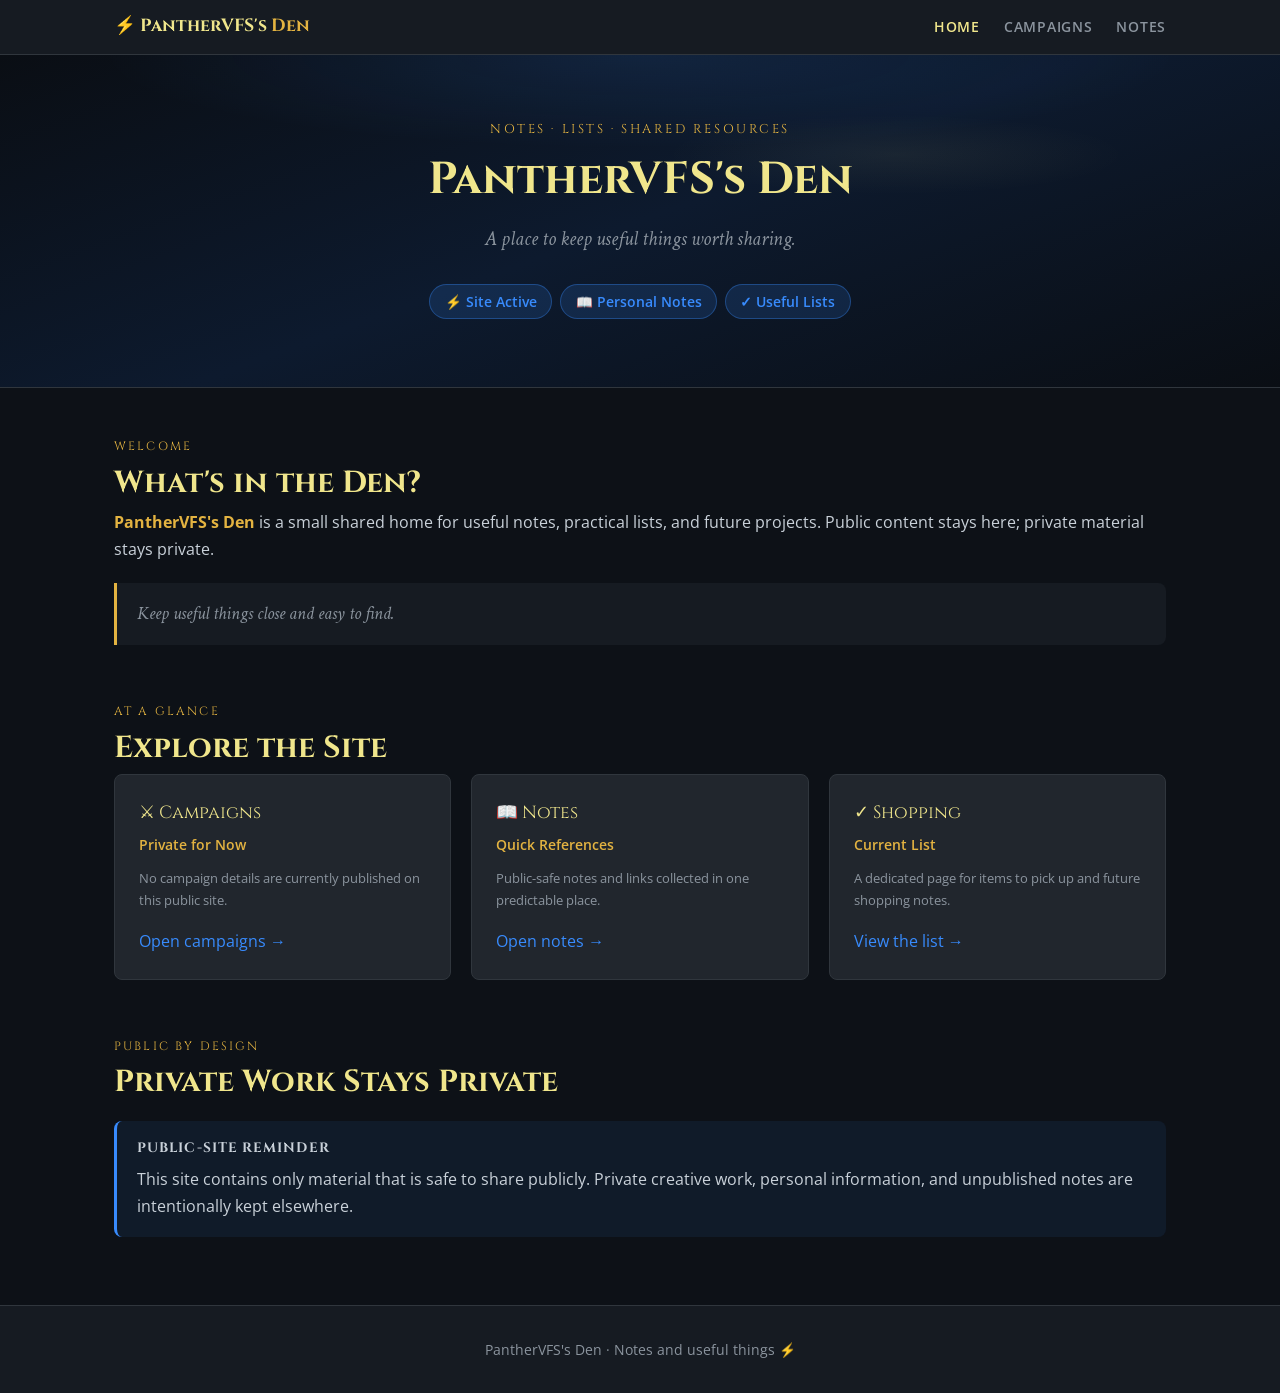
==== index.html @ 4adc7f1a "Create PantherVFS's Den public site Co-authored-by: Copilot <223556219+Copilot@users.noreply.github." ====
<!doctype html>
<html lang="en">
  <head>
    <meta charset="utf-8">
    <meta name="viewport" content="width=device-width, initial-scale=1">
    <meta name="description" content="PantherVFS's Den — notes and shared resources.">
    <title>PantherVFS's Den</title>
    <link rel="icon" href="assets/images/favicon.svg" type="image/svg+xml">
    <link rel="stylesheet" href="assets/css/style.css">
  </head>
  <body>
    <a class="skip-link" href="#main-content">Skip to content</a>
    <nav class="site-nav" aria-label="Primary navigation">
      <div class="nav-inner">
        <a class="nav-brand" href="index.html">⚡ PantherVFS's <span>Den</span></a>
        <ul class="nav-links">
          <li><a href="index.html" aria-current="page">Home</a></li>
          <li><a href="campaigns.html">Campaigns</a></li>
          <li><a href="notes.html">Notes</a></li>
        </ul>
      </div>
    </nav>

    <header class="hero">
      <p class="hero-eyebrow">Notes · Lists · Shared Resources</p>
      <h1>PantherVFS's Den</h1>
      <p class="hero-sub">A place to keep useful things worth sharing.</p>
      <div class="tag-row">
        <span class="hero-tag">⚡ Site Active</span>
        <span class="hero-tag">📖 Personal Notes</span>
        <span class="hero-tag">✓ Useful Lists</span>
      </div>
    </header>

    <main class="container" id="main-content">
      <section class="section">
        <p class="section-label">Welcome</p>
        <h2>What's in the Den?</h2>
        <p>
          <strong>PantherVFS's Den</strong> is a small shared home for useful
          notes, practical lists, and future projects. Public content stays here;
          private material stays private.
        </p>
        <blockquote>
          Keep useful things close and easy to find.
        </blockquote>
      </section>

      <section class="section">
        <p class="section-label">At a Glance</p>
        <h2>Explore the Site</h2>
        <div class="grid-3">
          <article class="card">
            <div class="card-title">⚔ Campaigns</div>
            <div class="card-sub">Private for Now</div>
            <p class="card-meta">
              No campaign details are currently published on this public site.
            </p>
            <p><a href="campaigns.html">Open campaigns →</a></p>
          </article>
          <article class="card">
            <div class="card-title">📖 Notes</div>
            <div class="card-sub">Quick References</div>
            <p class="card-meta">
              Public-safe notes and links collected in one predictable place.
            </p>
            <p><a href="notes.html">Open notes →</a></p>
          </article>
          <article class="card">
            <div class="card-title">✓ Shopping</div>
            <div class="card-sub">Current List</div>
            <p class="card-meta">
              A dedicated page for items to pick up and future shopping notes.
            </p>
            <p><a href="shopping-list.html">View the list →</a></p>
          </article>
        </div>
      </section>

      <section class="section">
        <p class="section-label">Public by Design</p>
        <h2>Private Work Stays Private</h2>
        <div class="callout">
          <p class="callout-title">Public-site reminder</p>
          <p>
            This site contains only material that is safe to share publicly.
            Private creative work, personal information, and unpublished notes
            are intentionally kept elsewhere.
          </p>
        </div>
      </section>
    </main>

    <footer class="site-footer">
      <p>PantherVFS's Den · Notes and useful things ⚡</p>
    </footer>
  </body>
</html>
---- assets/css/style.css ----
@import url("https://fonts.googleapis.com/css2?family=Cinzel:wght@400;600;700&family=Crimson+Text:ital,wght@0,400;0,600;1,400&family=Open+Sans:wght@400;600&display=swap");

:root {
  --bg: #0d1117;
  --surface: #161b22;
  --card: #21262d;
  --border: #30363d;
  --text: #c9d1d9;
  --text-muted: #8b949e;
  --accent: #388bfd;
  --gold: #e3b341;
  --lightning: #f0e68c;
  --danger: #f85149;
  --success: #56d364;
  --radius: 8px;
}

*,
*::before,
*::after {
  box-sizing: border-box;
  margin: 0;
  padding: 0;
}

html {
  scroll-behavior: smooth;
}

body {
  min-height: 100vh;
  color: var(--text);
  background: var(--bg);
  font-family: "Open Sans", sans-serif;
  font-size: 16px;
  line-height: 1.7;
}

h1,
h2,
h3,
h4 {
  color: var(--lightning);
  font-family: "Cinzel", serif;
  line-height: 1.2;
}

h1 {
  font-size: clamp(1.8rem, 4vw, 2.8rem);
}

h2 {
  margin-bottom: 0.5rem;
  font-size: clamp(1.3rem, 3vw, 1.9rem);
}

h3 {
  color: var(--gold);
  font-size: 1.2rem;
}

p {
  margin-bottom: 1rem;
  color: var(--text);
}

p:last-child {
  margin-bottom: 0;
}

a {
  color: var(--accent);
  text-decoration: none;
  transition: color 0.2s;
}

a:hover {
  color: var(--lightning);
}

a:focus-visible,
button:focus-visible,
input:focus-visible {
  outline: 2px solid var(--accent);
  outline-offset: 3px;
}

strong {
  color: var(--gold);
}

em {
  color: var(--text-muted);
  font-family: "Crimson Text", serif;
  font-style: italic;
}

ul,
ol {
  margin-bottom: 1rem;
  padding-left: 1.4rem;
}

li {
  margin-bottom: 0.3rem;
}

.skip-link {
  position: absolute;
  top: -5rem;
  left: 1rem;
  z-index: 300;
  padding: 0.6rem 0.9rem;
  color: var(--bg);
  background: var(--lightning);
  font-weight: 700;
}

.skip-link:focus {
  top: 0;
}

.site-nav {
  position: sticky;
  top: 0;
  z-index: 100;
  background: var(--surface);
  border-bottom: 1px solid var(--border);
}

.nav-inner {
  display: flex;
  align-items: center;
  justify-content: space-between;
  max-width: 1100px;
  margin: 0 auto;
  padding: 0.75rem 1.5rem;
  gap: 1rem;
  flex-wrap: wrap;
}

.nav-brand {
  color: var(--lightning);
  font-family: "Cinzel", serif;
  font-size: 1.1rem;
  font-weight: 700;
  white-space: nowrap;
}

.nav-brand span {
  color: var(--gold);
}

.nav-links {
  display: flex;
  margin: 0;
  padding: 0;
  gap: 1.5rem;
  flex-wrap: wrap;
  list-style: none;
}

.nav-links li {
  margin: 0;
}

.nav-links a {
  color: var(--text-muted);
  font-size: 0.9rem;
  font-weight: 600;
  letter-spacing: 0.05em;
  text-transform: uppercase;
}

.nav-links a:hover,
.nav-links a[aria-current="page"] {
  color: var(--lightning);
}

.hero {
  position: relative;
  padding: 4rem 1.5rem;
  overflow: hidden;
  text-align: center;
  background: linear-gradient(160deg, #0a0e14 0%, #0d1a2e 50%, #0a0e14 100%);
  border-bottom: 1px solid var(--border);
}

.hero::before {
  position: absolute;
  inset: 0;
  background:
    radial-gradient(ellipse 60% 40% at 50% 0%, rgb(56 139 253 / 0.12), transparent 70%),
    radial-gradient(ellipse 30% 20% at 70% 30%, rgb(240 230 140 / 0.06), transparent 60%);
  content: "";
  pointer-events: none;
}

.hero > * {
  position: relative;
}

.hero-eyebrow {
  margin-bottom: 0.75rem;
  color: var(--gold);
  font-family: "Cinzel", serif;
  font-size: 0.8rem;
  letter-spacing: 0.2em;
  text-transform: uppercase;
}

.hero h1 {
  margin-bottom: 1rem;
}

.hero-sub {
  max-width: 600px;
  margin: 0 auto 1.5rem;
  color: var(--text-muted);
  font-family: "Crimson Text", serif;
  font-size: 1.25rem;
  font-style: italic;
}

.tag-row {
  display: flex;
  justify-content: center;
  flex-wrap: wrap;
}

.hero-tag {
  display: inline-block;
  margin: 0.25rem;
  padding: 0.3rem 0.9rem;
  color: var(--accent);
  background: rgb(56 139 253 / 0.15);
  border: 1px solid rgb(56 139 253 / 0.35);
  border-radius: 20px;
  font-size: 0.85rem;
  font-weight: 600;
}

.page-header {
  padding: 2.5rem 1.5rem;
  text-align: center;
  background: var(--surface);
  border-bottom: 1px solid var(--border);
}

.page-header h1 {
  margin-bottom: 0.5rem;
}

.page-header .hero-eyebrow {
  margin-bottom: 0.5rem;
}

.page-header .hero-sub {
  margin-bottom: 0;
  font-size: 1.1rem;
}

.container {
  max-width: 1100px;
  margin: 0 auto;
  padding: 3rem 1.5rem;
}

.section {
  margin-bottom: 3.5rem;
}

.section:last-child {
  margin-bottom: 0;
}

.section-label {
  margin-bottom: 0.5rem;
  color: var(--gold);
  font-family: "Cinzel", serif;
  font-size: 0.75rem;
  letter-spacing: 0.18em;
  text-transform: uppercase;
}

.grid-2,
.grid-3 {
  display: grid;
  gap: 1.25rem;
}

.grid-2 {
  grid-template-columns: repeat(auto-fit, minmax(280px, 1fr));
}

.grid-3 {
  grid-template-columns: repeat(auto-fit, minmax(220px, 1fr));
}

.card {
  padding: 1.5rem;
  background: var(--card);
  border: 1px solid var(--border);
  border-radius: var(--radius);
  transition: border-color 0.2s, transform 0.15s;
}

.card:hover {
  border-color: var(--accent);
  transform: translateY(-2px);
}

.card-title {
  margin-bottom: 0.25rem;
  color: var(--lightning);
  font-family: "Cinzel", serif;
  font-size: 1.1rem;
}

.card-sub {
  margin-bottom: 0.75rem;
  color: var(--gold);
  font-size: 0.85rem;
  font-weight: 600;
}

.card-meta {
  color: var(--text-muted);
  font-size: 0.8rem;
}

.callout {
  margin: 1.25rem 0;
  padding: 1rem 1.25rem;
  background: rgb(56 139 253 / 0.08);
  border-left: 3px solid var(--accent);
  border-radius: var(--radius);
}

.callout-title {
  margin-bottom: 0.4rem;
  font-family: "Cinzel", serif;
  font-size: 0.85rem;
  font-weight: 700;
  letter-spacing: 0.08em;
  text-transform: uppercase;
}

blockquote {
  margin: 1.25rem 0;
  padding: 1rem 1.25rem;
  color: var(--text-muted);
  background: var(--surface);
  border-left: 3px solid var(--gold);
  border-radius: 0 var(--radius) var(--radius) 0;
  font-family: "Crimson Text", serif;
  font-size: 1.1rem;
  font-style: italic;
}

.timeline {
  position: relative;
  margin: 1.5rem 0 0;
  padding: 0 0 0 2rem;
  list-style: none;
}

.timeline::before {
  position: absolute;
  top: 0.5rem;
  bottom: 0.5rem;
  left: 0.42rem;
  width: 2px;
  background: var(--border);
  content: "";
}

.timeline-item {
  position: relative;
  margin-bottom: 1.25rem;
  padding: 1.25rem 1.5rem;
  background: var(--card);
  border: 1px solid var(--border);
  border-radius: var(--radius);
}

.timeline-item::before {
  position: absolute;
  top: 1.45rem;
  left: -2rem;
  width: 0.72rem;
  height: 0.72rem;
  background: var(--gold);
  border: 3px solid var(--bg);
  border-radius: 50%;
  content: "";
}

.timeline-date {
  margin-bottom: 0.25rem;
  color: var(--gold);
  font-size: 0.76rem;
  font-weight: 700;
  letter-spacing: 0.12em;
  text-transform: uppercase;
}

.link-panel {
  display: flex;
  align-items: center;
  justify-content: space-between;
  padding: 1.5rem;
  gap: 1.5rem;
  background: var(--card);
  border: 1px solid var(--border);
  border-radius: var(--radius);
  transition: border-color 0.2s;
}

.link-panel:hover {
  border-color: var(--accent);
}

.link-panel p {
  margin-top: 0.35rem;
  color: var(--text-muted);
}

.button {
  display: inline-flex;
  flex: 0 0 auto;
  align-items: center;
  justify-content: center;
  min-height: 2.6rem;
  padding: 0.5rem 0.8rem;
  color: var(--text);
  background: var(--surface);
  border: 1px solid var(--border);
  border-radius: 6px;
  font-size: 0.85rem;
  font-weight: 600;
  transition: border-color 0.2s, color 0.2s;
}

.button:hover {
  color: var(--lightning);
  border-color: var(--lightning);
}

.shopping-list {
  display: grid;
  margin: 1rem 0;
  padding: 0;
  gap: 0.65rem;
  list-style: none;
}

.shopping-list li {
  display: flex;
  align-items: center;
  min-height: 3rem;
  margin: 0;
  padding: 0.65rem 0.9rem;
  gap: 0.75rem;
  background: var(--card);
  border: 1px solid var(--border);
  border-radius: var(--radius);
}

.shopping-list input {
  width: 1.1rem;
  height: 1.1rem;
  accent-color: var(--accent);
}

.shopping-list label {
  flex: 1;
}

.empty-item {
  color: var(--text-muted);
  font-style: italic;
}

.error-page {
  display: grid;
  min-height: 100vh;
  padding: 2rem;
  place-items: center;
  text-align: center;
}

.error-content {
  max-width: 38rem;
}

.error-code {
  color: var(--gold);
  font-family: "Cinzel", serif;
  font-size: clamp(5rem, 20vw, 11rem);
  font-weight: 700;
  line-height: 0.85;
}

.error-content h1 {
  margin: 1rem 0;
}

.error-content p {
  color: var(--text-muted);
}

.site-footer {
  padding: 2rem 1.5rem;
  color: var(--text-muted);
  text-align: center;
  background: var(--surface);
  border-top: 1px solid var(--border);
  font-size: 0.85rem;
}

.site-footer p {
  color: var(--text-muted);
}

@media (max-width: 600px) {
  .nav-inner {
    padding-right: 1rem;
    padding-left: 1rem;
  }

  .nav-links {
    gap: 0.75rem;
  }

  .nav-links a {
    font-size: 0.8rem;
  }

  .hero {
    padding: 2.5rem 1rem;
  }

  .container {
    padding: 2rem 1rem;
  }

  .link-panel {
    align-items: flex-start;
    flex-direction: column;
  }
}

@media (prefers-reduced-motion: reduce) {
  html {
    scroll-behavior: auto;
  }

  *,
  *::before,
  *::after {
    transition-duration: 0.01ms !important;
  }
}
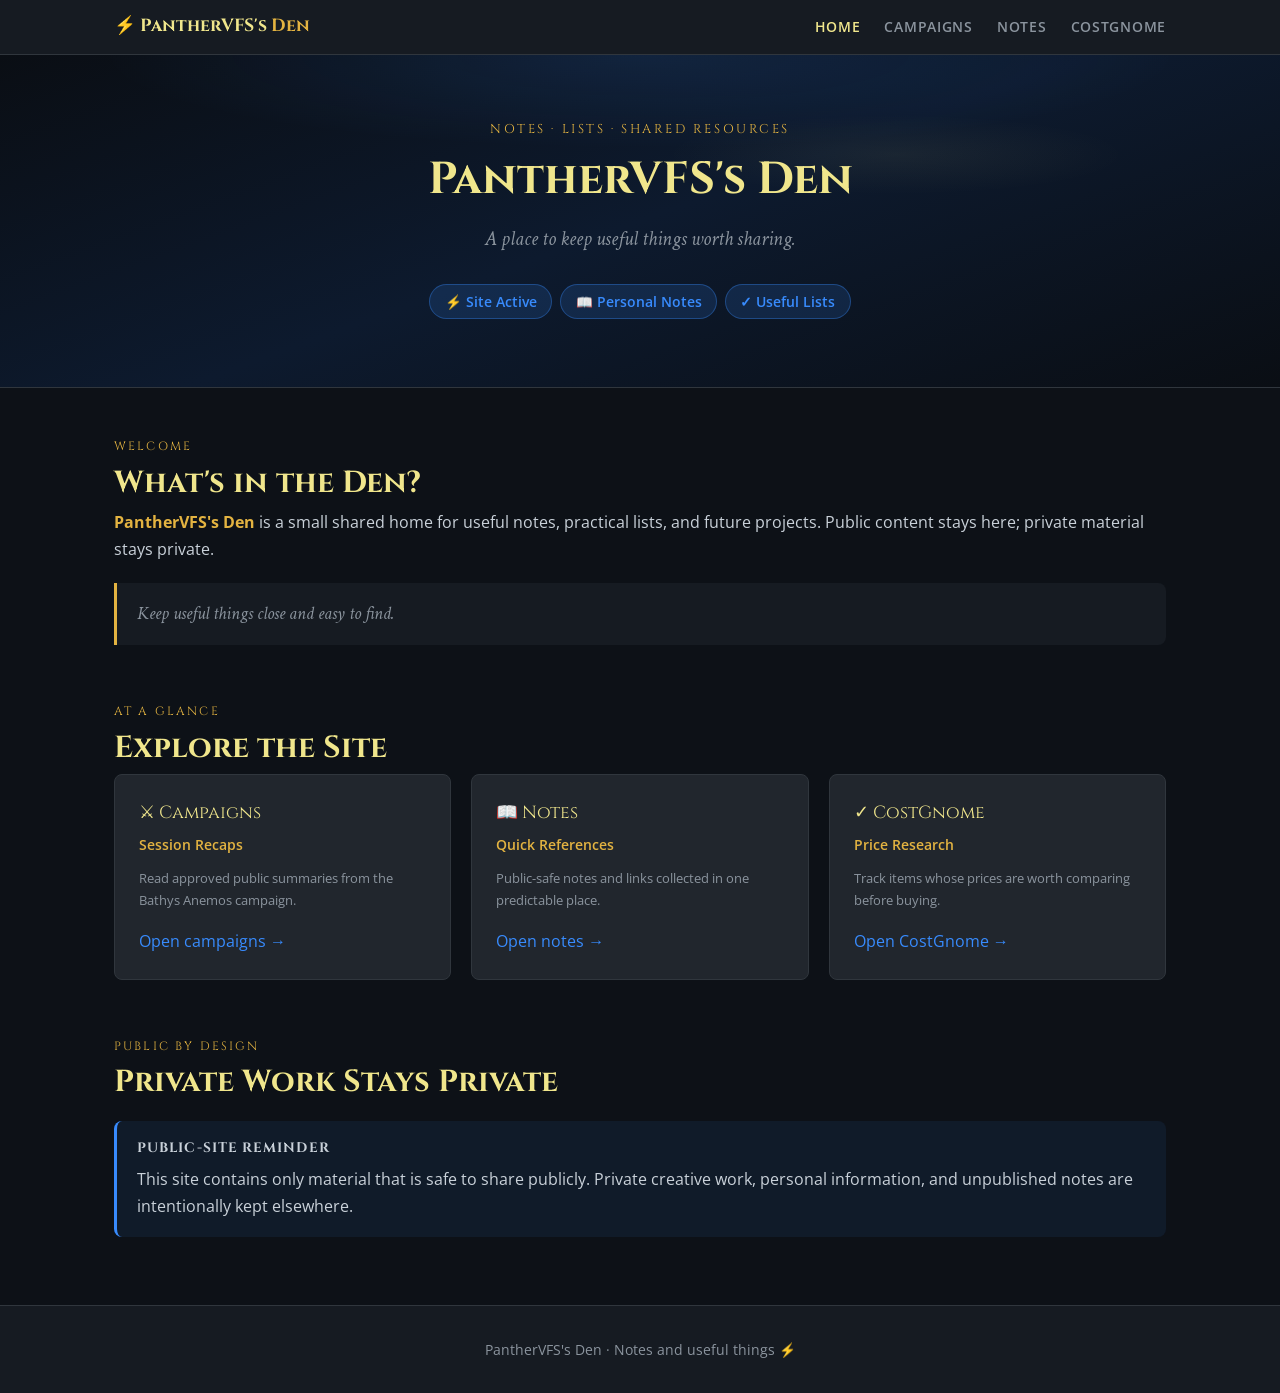
==== commit 8a44a0ff: "Add CostGnome and Bathys Anemos session notes Co-authored-by: Copilot <223556219+Copilot@users.norep" ====
--- a/index.html
+++ b/index.html
@@ -3,10 +3,14 @@
   <head>
     <meta charset="utf-8">
     <meta name="viewport" content="width=device-width, initial-scale=1">
+    <meta http-equiv="Cache-Control" content="no-cache, no-store, must-revalidate">
+    <meta http-equiv="Pragma" content="no-cache">
+    <meta http-equiv="Expires" content="0">
     <meta name="description" content="PantherVFS's Den — notes and shared resources.">
     <title>PantherVFS's Den</title>
     <link rel="icon" href="assets/images/favicon.svg" type="image/svg+xml">
-    <link rel="stylesheet" href="assets/css/style.css">
+    <link rel="stylesheet" href="assets/css/style.css?v=20260926-sessions1">
+    <script src="assets/js/fresh-navigation.js?v=20260924-cache1" defer></script>
   </head>
   <body>
     <a class="skip-link" href="#main-content">Skip to content</a>
@@ -17,6 +21,7 @@
           <li><a href="index.html" aria-current="page">Home</a></li>
           <li><a href="campaigns.html">Campaigns</a></li>
           <li><a href="notes.html">Notes</a></li>
+          <li><a href="costgnome.html">CostGnome</a></li>
         </ul>
       </div>
     </nav>
@@ -52,9 +57,9 @@
         <div class="grid-3">
           <article class="card">
             <div class="card-title">⚔ Campaigns</div>
-            <div class="card-sub">Private for Now</div>
+            <div class="card-sub">Session Recaps</div>
             <p class="card-meta">
-              No campaign details are currently published on this public site.
+              Read approved public summaries from the Bathys Anemos campaign.
             </p>
             <p><a href="campaigns.html">Open campaigns →</a></p>
           </article>
@@ -67,12 +72,12 @@
             <p><a href="notes.html">Open notes →</a></p>
           </article>
           <article class="card">
-            <div class="card-title">✓ Shopping</div>
-            <div class="card-sub">Current List</div>
+            <div class="card-title">✓ CostGnome</div>
+            <div class="card-sub">Price Research</div>
             <p class="card-meta">
-              A dedicated page for items to pick up and future shopping notes.
+              Track items whose prices are worth comparing before buying.
             </p>
-            <p><a href="shopping-list.html">View the list →</a></p>
+            <p><a href="costgnome.html">Open CostGnome →</a></p>
           </article>
         </div>
       </section>
--- a/assets/css/style.css
+++ b/assets/css/style.css
@@ -477,9 +477,16 @@
   flex: 1;
 }
 
-.empty-item {
-  color: var(--text-muted);
-  font-style: italic;
+.session-nav {
+  display: flex;
+  justify-content: space-between;
+  margin-top: 2rem;
+  gap: 0.75rem;
+  flex-wrap: wrap;
+}
+
+.session-nav-next {
+  margin-left: auto;
 }
 
 .error-page {
@@ -549,6 +556,14 @@
     align-items: flex-start;
     flex-direction: column;
   }
+
+  .session-nav .button {
+    width: 100%;
+  }
+
+  .session-nav-next {
+    margin-left: 0;
+  }
 }
 
 @media (prefers-reduced-motion: reduce) {
